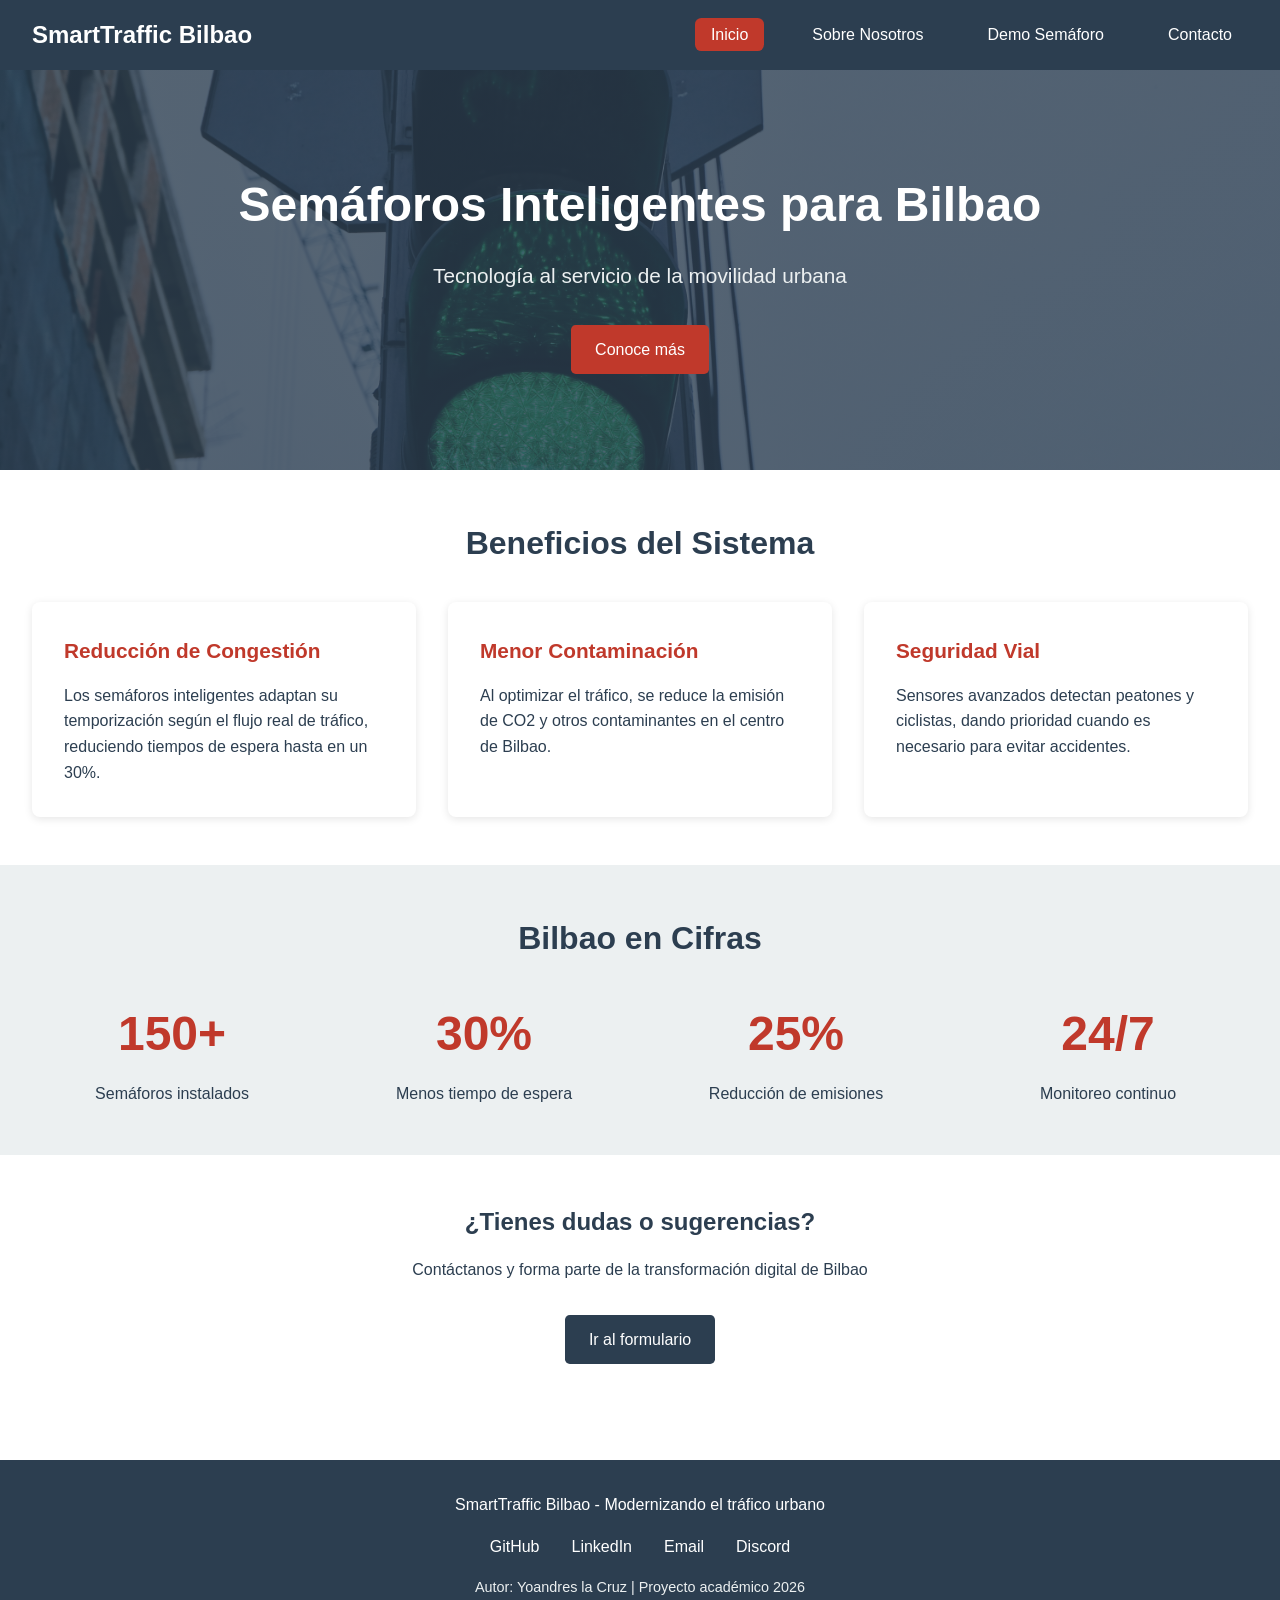
==== index.html @ 3a8ba7ac "feat: primera version" ====
<!DOCTYPE html>
<html lang="es">
<head>
    <meta charset="UTF-8">
    <meta name="viewport" content="width=device-width, initial-scale=1.0">
    <title>Semáforos Inteligentes Bilbao</title>
    <link rel="icon" href="src/img/favicon.png" type="image/x-icon">
    <link rel="stylesheet" href="src/css/main.css">
    <link rel="stylesheet" href="src/css/index.css">
    <link rel="stylesheet" href="https://cdnjs.cloudflare.com/ajax/libs/font-awesome/6.4.2/css/all.min.css" integrity="sha512-z3gLpd7yknf1YoNbCzqRKc4qyor8gaKU1qmn+CShxbuBusANI9QpRohGBreCFkKxLhei6S9CQXFEbbKuqLg0DA==" crossorigin="anonymous" referrerpolicy="no-referrer" />
</head>
<body>
    <header class="nav-header">
        <a href="index.html" class="nav-logo">SmartTraffic Bilbao</a>
        <nav>
            
            <input class="btn-toggle-menu" type="checkbox" name="btnToggleMenu" id="btnToggleMenu">                        
            <label for="btnToggleMenu" class="btn-toggle-menu-ico fa-solid fa-bars"></label>

            <ul class="nav-menu">
                <li><a href="index.html" class="active">Inicio</a></li>
                <li><a href="app/sobre-nosotros.html">Sobre Nosotros</a></li>
                <li><a href="app/demo-semaforo.html">Demo Semáforo</a></li>
                <li><a href="app/contacto.html">Contacto</a></li>
            </ul>
        </nav>
    </header>

    <main>
        <section class="hero">
            <div class="container">
                <h1>Semáforos Inteligentes para Bilbao</h1>
                <p class="hero-subtitle">Tecnología al servicio de la movilidad urbana</p>
                <a href="app/sobre-nosotros.html" class="btn btn-primary">Conoce más</a>
            </div>
        </section>

        <section class="section beneficios">
            <div class="container">
                <h2 class="section-title">Beneficios del Sistema</h2>
                <div class="beneficios-grid">
                    <article class="card beneficio-card">
                        <h3>Reducción de Congestión</h3>
                        <p>Los semáforos inteligentes adaptan su temporización según el flujo real de tráfico, reduciendo tiempos de espera hasta en un 30%.</p>
                    </article>
                    <article class="card beneficio-card">
                        <h3>Menor Contaminación</h3>
                        <p>Al optimizar el tráfico, se reduce la emisión de CO2 y otros contaminantes en el centro de Bilbao.</p>
                    </article>
                    <article class="card beneficio-card">
                        <h3>Seguridad Vial</h3>
                        <p>Sensores avanzados detectan peatones y ciclistas, dando prioridad cuando es necesario para evitar accidentes.</p>
                    </article>
                </div>
            </div>
        </section>

        <section class="section datos">
            <div class="container">
                <h2 class="section-title">Bilbao en Cifras</h2>
                <div class="datos-grid">
                    <div class="dato-item">
                        <span class="dato-numero">150+</span>
                        <span class="dato-label">Semáforos instalados</span>
                    </div>
                    <div class="dato-item">
                        <span class="dato-numero">30%</span>
                        <span class="dato-label">Menos tiempo de espera</span>
                    </div>
                    <div class="dato-item">
                        <span class="dato-numero">25%</span>
                        <span class="dato-label">Reducción de emisiones</span>
                    </div>
                    <div class="dato-item">
                        <span class="dato-numero">24/7</span>
                        <span class="dato-label">Monitoreo continuo</span>
                    </div>
                </div>
            </div>
        </section>

        <section class="section cta">
            <div class="container">
                <h2>¿Tienes dudas o sugerencias?</h2>
                <p>Contáctanos y forma parte de la transformación digital de Bilbao</p>
                <a href="app/contacto.html" class="btn btn-secondary">Ir al formulario</a>
            </div>
        </section>
    </main>

    <footer class="footer">
        <p>SmartTraffic Bilbao - Modernizando el tráfico urbano</p>
        <div class="footer-links">
            <a href="https://github.com/ylcruzdev" target="_blank">GitHub</a>
            <a href="https://www.linkedin.com/in/yoandres-la-cruz" target="_blank">LinkedIn</a>
            <a href="mailto:ylcruz.dev@gmail.com">Email</a>
            <a href="https://discord.com/users/ylcruz.dev" target="_blank">Discord</a>
        </div>
        <div class="footer-info">
            <p>Autor: Yoandres la Cruz | Proyecto académico 2026</p>
        </div>
    </footer>
</body>
</html>
---- src/css/main.css ----
* {
    padding: 0;
    margin: 0;
    box-sizing: border-box;
}

:root {
    --rojo-bilbao: #c0392b;
    --rojo-claro: #e74c3c;
    --gris-oscuro: #2c3e50;
    --gris-claro: #ecf0f1;
    --blanco: #ffffff;
    --verde: #27ae60;
    --amarillo: #f39c12;
    --sombra: rgba(0, 0, 0, 0.1);
    --fuente-principal: Arial, Helvetica, sans-serif;
}

html {
    scroll-behavior: smooth;
}

body {
    font-family: var(--fuente-principal);
    color: var(--gris-oscuro);
    line-height: 1.6;
    background-color: var(--blanco);
}

/* Navegacion */
.nav-header {
    background-color: var(--gris-oscuro);
    padding: 1rem 2rem;
    display: flex;
    justify-content: space-between;
    align-items: center;
    flex-wrap: wrap;
}

.nav-logo {
    color: var(--blanco);
    font-size: 1.5rem;
    font-weight: bold;
    text-decoration: none;
}

.nav-logo:hover {
    color: var(--rojo-claro);
}

.nav-menu {
    list-style: none;
    display: flex;
    gap: 2rem;
}

.nav-menu a {
    color: var(--blanco);
    text-decoration: none;
    padding: 0.5rem 1rem;
    border-radius: 0.4rem;
    transition: background-color 0.3s;
}

.nav-menu a:hover {
    background-color: var(--rojo-bilbao);
}

.nav-menu a.active {
    background-color: var(--rojo-bilbao);
}

/* Hamburguesa */
.btn-toggle-menu {
    display: none;
}

label.btn-toggle-menu-ico {
    display: none;
    cursor: pointer;
    font-size: 1.5rem;
    color: var(--blanco);
    transition: transform 0.3s;
}

.btn-toggle-menu:checked ~ label.btn-toggle-menu-ico.fa-bars::before {
    content: "\f00d"; 
}

/* Contenedor principal */
.container {
    max-width: 100%;
    margin: 0 auto;
    padding: 0 2rem;
}

/* Botones */
.btn {
    display: inline-block;
    padding: 0.75rem 1.5rem;
    border: none;
    border-radius: 0.3rem;
    text-decoration: none;
    cursor: pointer;
    font-size: 1rem;
    transition: opacity 0.3s;
}

.btn:hover {
    opacity: 0.9;
}

.btn-primary {
    background-color: var(--rojo-bilbao);
    color: var(--blanco);
}

.btn-secondary {
    background-color: var(--gris-oscuro);
    color: var(--blanco);
}

/* Secciones */
.section {
    padding: 3rem 0;
}

.section-title {
    text-align: center;
    font-size: 2rem;
    margin-bottom: 2rem;
    color: var(--gris-oscuro);
}

/* Tarjetas */
.card {
    background-color: var(--blanco);
    padding: 2rem;
    border-radius: 0.5rem;
    box-shadow: 0 2px 8px var(--sombra);
}

/* Footer */
.footer {
    background-color: var(--gris-oscuro);
    color: var(--blanco);
    padding: 2rem;
    text-align: center;
    margin-top: 3rem;
}

.footer-links {
    display: flex;
    justify-content: center;
    gap: 2rem;
    margin-top: 1rem;
    flex-wrap: wrap;
}

.footer-links a {
    color: var(--blanco);
    text-decoration: none;
}

.footer-links a:hover {
    color: var(--rojo-claro);
    text-decoration: underline;
}

.footer-info {
    margin-top: 1rem;
    font-size: 0.9rem;
    color: var(--gris-claro);
}

/* Imágenes responsive */
.img-responsive {
    max-width: 100%;
    height: auto;
    display: block;
    border-radius: 0.5rem;
}

.img-rounded {
    border-radius: 0.5rem;
    box-shadow: 0 4px 12px var(--sombra);
}

.img-center {
    margin: 2rem auto;
}

.img-seccion {
    width: 100%;
    max-height: 400px;
    object-fit: cover;
    margin: 1.5rem 0;
}

/* Responsive */
@media (max-width: 768px) {
    .nav-header {
        flex-wrap: nowrap;
        flex-direction: row;
        justify-content: space-between;
        align-items: center;
    }

    label.btn-toggle-menu-ico {
        display: block;
    }

    .nav-menu {
        display: none;
        flex-direction: column;
        width: 100%;
        gap: 1rem;
        text-align: center;
        padding-top: 1rem;
    }

    .btn-toggle-menu:checked ~ .nav-menu {
        display: flex;
    }

    nav {
        display: flex;
        flex-wrap: wrap;
        justify-content: flex-end;
        align-items: center;
        gap: 1rem;
    }

    .container {
        padding: 0 1rem;
    }

    .section-title {
        font-size: 1.5rem;
    }

    .img-seccion {
        max-height: 250px;
    }
}
---- src/css/index.css ----
/* Hero Section */
.hero {
    background: linear-gradient(rgba(44, 62, 80, 0.8), rgba(44, 62, 80, 0.8)), url('../img/hero-bg.jpg');
    background-size: cover;
    background-position: center;
    color: var(--blanco);
    text-align: center;
    padding: 6rem 0;
    min-height: 400px;
    display: flex;
    align-items: center;
}

.hero h1 {
    font-size: 3rem;
    margin-bottom: 1rem;
}

.hero-subtitle {
    font-size: 1.3rem;
    margin-bottom: 2rem;
    color: var(--gris-claro);
}

/* Beneficios Grid */
.beneficios-grid {
    display: grid;
    grid-template-columns: repeat(3, 1fr);
    gap: 2rem;
}

.beneficio-card h3 {
    color: var(--rojo-bilbao);
    margin-bottom: 1rem;
    font-size: 1.3rem;
}

.beneficio-card p {
    color: var(--gris-oscuro);
}

/* Datos Grid */
.datos {
    background-color: var(--gris-claro);
}

.datos-grid {
    display: grid;
    grid-template-columns: repeat(4, 1fr);
    gap: 2rem;
    text-align: center;
}

.dato-item {
    display: flex;
    flex-direction: column;
    gap: 0.5rem;
}

.dato-numero {
    font-size: 3rem;
    font-weight: bold;
    color: var(--rojo-bilbao);
}

.dato-label {
    font-size: 1rem;
    color: var(--gris-oscuro);
}

/* Call To Action Section */
.cta {
    text-align: center;
    background-color: var(--blanco);
}

.cta h2 {
    margin-bottom: 1rem;
    color: var(--gris-oscuro);
}

.cta p {
    margin-bottom: 2rem;
    color: var(--gris-oscuro);
}

/* Responsive */
@media (max-width: 768px) {
    .hero h1 {
        font-size: 2rem;
    }

    .hero-subtitle {
        font-size: 1rem;
    }

    .beneficios-grid {
        grid-template-columns: 1fr;
    }

    .datos-grid {
        grid-template-columns: repeat(2, 1fr);
    }

    .dato-numero {
        font-size: 2rem;
    }
}

@media (max-width: 480px) {
    .datos-grid {
        grid-template-columns: 1fr;
    }
}
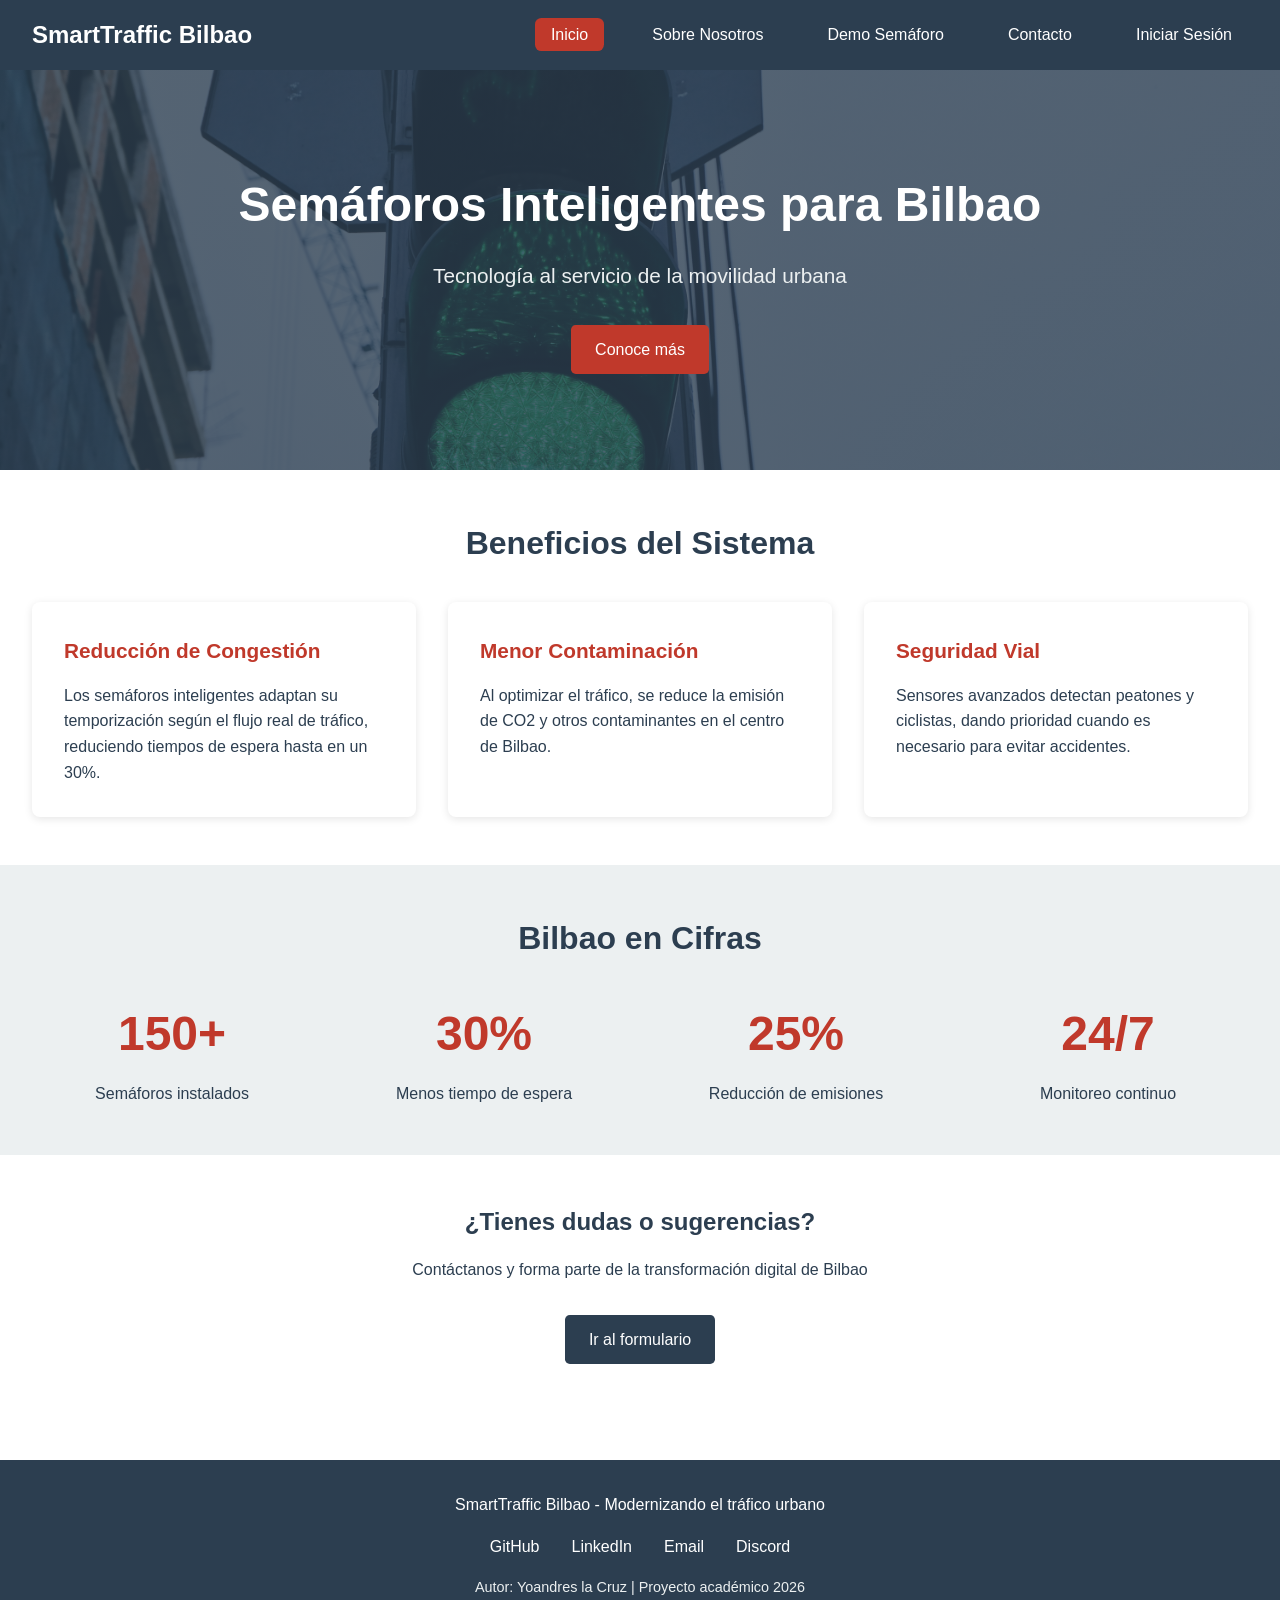
==== commit 1ea7802e: "feat: login simulado" ====
--- a/index.html
+++ b/index.html
@@ -3,7 +3,8 @@
 <head>
     <meta charset="UTF-8">
     <meta name="viewport" content="width=device-width, initial-scale=1.0">
-    <title>Semáforos Inteligentes Bilbao</title>
+    <meta name="description" content="Semáforos Inteligentes Bilbao - Modernizando el tráfico urbano de Bilbao con tecnología inteligente para una ciudad más eficiente y sostenible.">
+    <title>Semáforos Inteligentes Bilbao | Para una ciudad inteligente</title>
     <link rel="icon" href="src/img/favicon.png" type="image/x-icon">
     <link rel="stylesheet" href="src/css/main.css">
     <link rel="stylesheet" href="src/css/index.css">
@@ -22,6 +23,7 @@
                 <li><a href="app/sobre-nosotros.html">Sobre Nosotros</a></li>
                 <li><a href="app/demo-semaforo.html">Demo Semáforo</a></li>
                 <li><a href="app/contacto.html">Contacto</a></li>
+                <li><a href="app/login.html">Iniciar Sesión</a></li>
             </ul>
         </nav>
     </header>
@@ -100,5 +102,7 @@
             <p>Autor: Yoandres la Cruz | Proyecto académico 2026</p>
         </div>
     </footer>
+
+    <script type="module" src="src/js/main.js"></script>
 </body>
 </html>
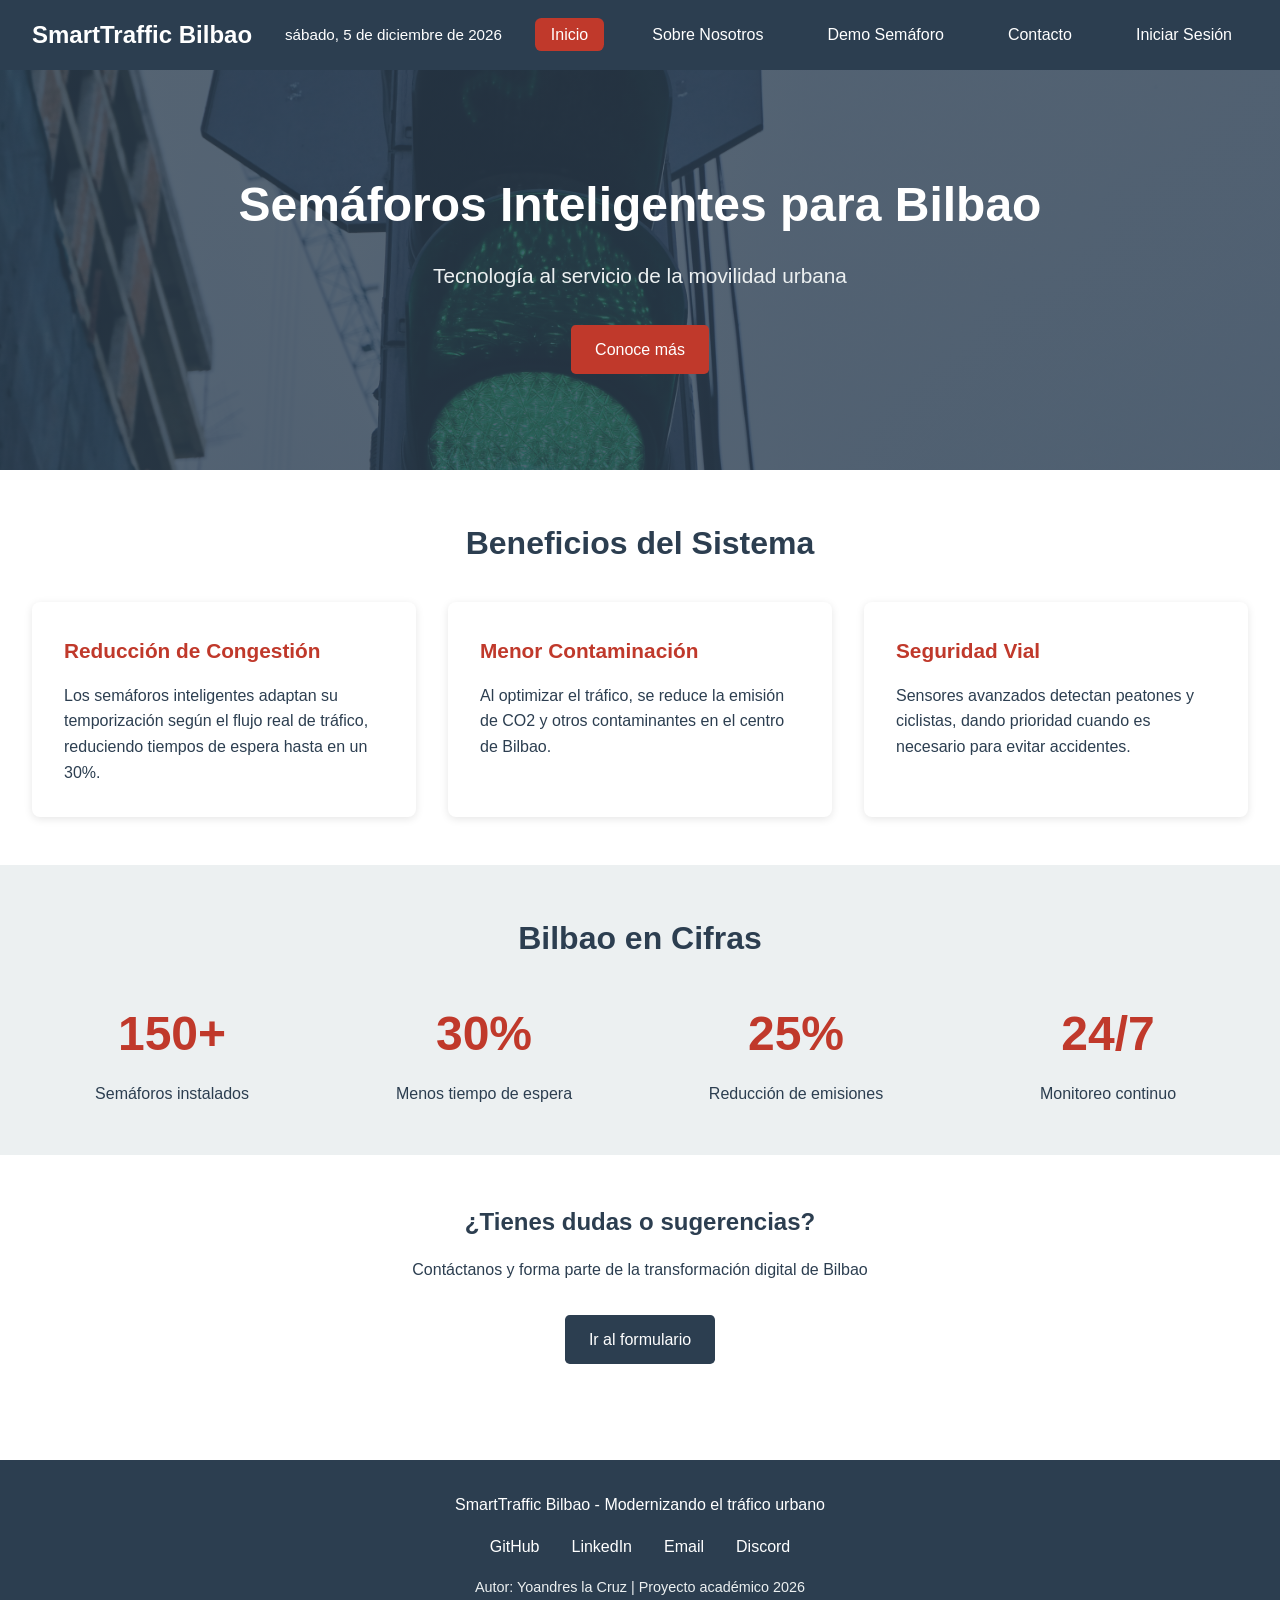
==== commit 66466be1: "feat: date and day of the week on the nav" ====
--- a/index.html
+++ b/index.html
@@ -13,6 +13,7 @@
 <body>
     <header class="nav-header">
         <a href="index.html" class="nav-logo">SmartTraffic Bilbao</a>
+        <div id="date-dia-semana"></div>
         <nav>
             
             <input class="btn-toggle-menu" type="checkbox" name="btnToggleMenu" id="btnToggleMenu">                        
--- a/src/css/main.css
+++ b/src/css/main.css
@@ -48,6 +48,12 @@
     color: var(--rojo-claro);
 }
 
+#date-dia-semana {
+    color: var(--blanco);
+    font-size: 0.95rem;
+    white-space: nowrap;
+}
+
 .nav-menu {
     list-style: none;
     display: flex;
